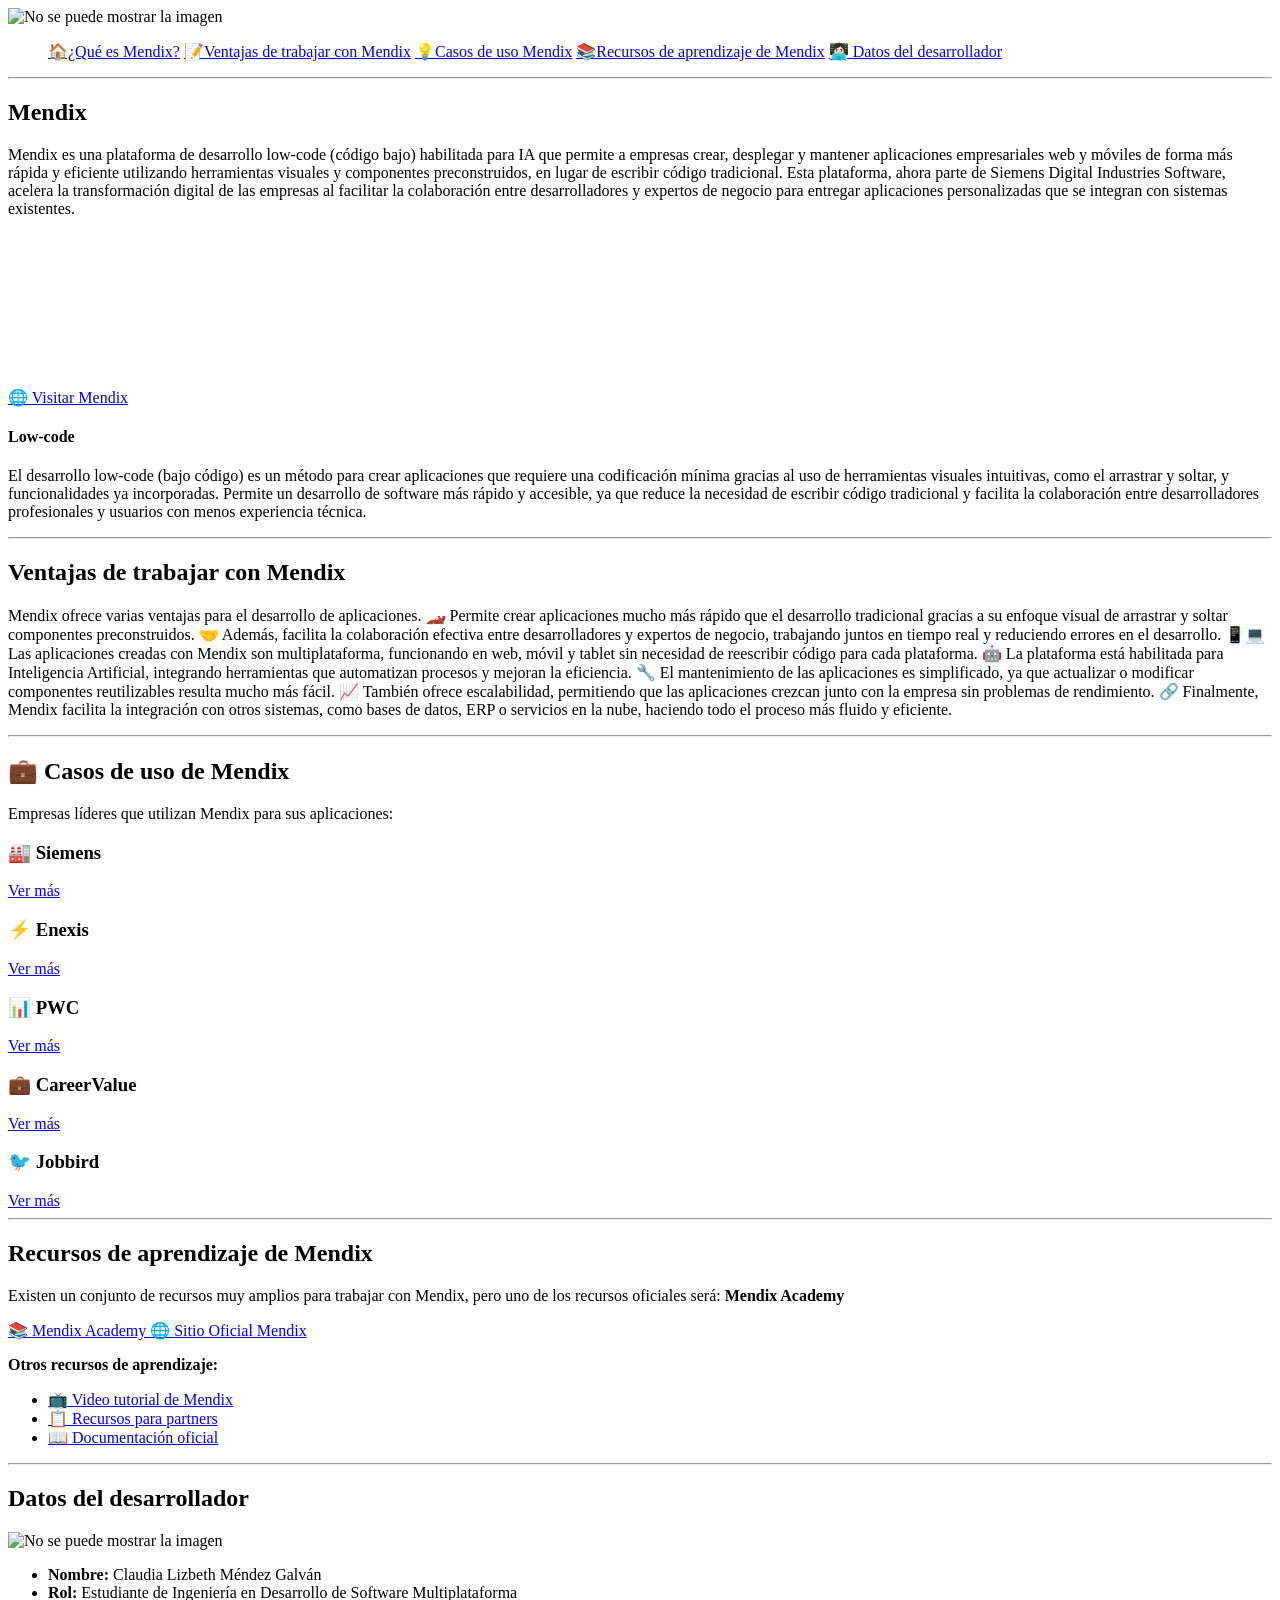
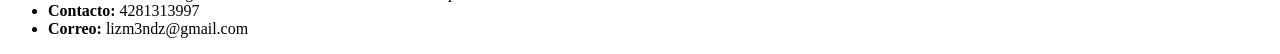
==== index.html @ 11ee13e7 "Create index.html" ====
<!DOCTYPE html>
<html lang="en">
<head>   <!--Aquí se coloca información sobre la página-->
    <meta charset="UTF-8">
    <meta name="viewport" content="width=device-width, initial-scale=1.0">  
    <title>Página sobre Mendix</title>
    <!--Se integra la hoja de estilo css-->
    <link rel="stylesheet" href="styles.css">

</head>

<body> <!--Aqui va el contenido visible de la página-->
     <!--Encabezado--> 
    <header>
      <div id="logo"> <!-- div: se usa para agrupar contenido en bloques-->
      <img id="mendixIm" src="img/img.png" alt="No se puede mostrar la imagen">
      </div>
    
      <!--Menú -->
   
<nav>  <!--Indica que lo que esta adentro del codigo es el menú-->
   <ul> 
    <!--Se utiliza el simbolo de # para hacer vinculos de un id en el mismo documento-->

   <a href="#" onclick="mostrarSeccion('mendix')"> 🏠¿Qué es Mendix?</a>
   <a href="#" onclick="mostrarSeccion('ventajas')">📝Ventajas de trabajar con Mendix</a>
   <a href="#" onclick="mostrarSeccion('casos')">💡Casos de uso Mendix</a>
   <a href="#" onclick="mostrarSeccion('recursos')">📚Recursos de aprendizaje de Mendix</a>
   <a href="#" onclick="mostrarSeccion('desarrollador')">👩🏻‍💻 Datos del desarrollador</a>

   </ul>  
</nav>

</header>

  <main>
   <!--Secciones-->
   <section id="mendix" class="active">
   <hr>  <!-- Separador con linea horizontal-->
    <h1 id="mendix">Mendix</h1>
    <p>
        Mendix es una plataforma de desarrollo low-code (código bajo) habilitada para IA 
        que permite a empresas crear, desplegar y mantener aplicaciones empresariales web 
        y móviles de forma más rápida y eficiente utilizando herramientas visuales y componentes 
        preconstruidos, en lugar de escribir código tradicional. Esta plataforma, ahora parte de 
        Siemens Digital Industries Software, acelera la transformación digital de las empresas al 
        facilitar la colaboración entre desarrolladores y expertos de negocio para entregar 
        aplicaciones personalizadas que se integran con sistemas existentes. 
    </p>

     <div class="video-container">
    <iframe 
        src="https://www.youtube.com/embed/t5X-H_QjX60" 
        title="Mendix Tutorial" 
        frameborder="0" 
        allow="accelerometer; autoplay; clipboard-write; encrypted-media; gyroscope; picture-in-picture" 
        allowfullscreen>
    </iframe>
</div>
     



     <div class="btn-container">
    <a href="https://www.mendix.com/" class="btn" target="_blank">🌐 Visitar Mendix</a>
    </div>

    <h4>Low-code</h4>
    <p>
      El desarrollo low-code (bajo código) es un método para crear aplicaciones que requiere una 
      codificación mínima gracias al uso de herramientas visuales intuitivas, como el arrastrar y 
      soltar, y funcionalidades ya incorporadas. Permite un desarrollo de software más rápido y 
      accesible, ya que reduce la necesidad de escribir código tradicional y facilita la colaboración 
      entre desarrolladores profesionales y usuarios con menos experiencia técnica.   
    </p>
    </section>
    
    <section id="ventajas">
    <hr>
    <h1 id="ventajas">Ventajas de trabajar con Mendix </h1>
    <p>
    Mendix ofrece varias ventajas para el desarrollo de aplicaciones. 
    🏎️ Permite crear aplicaciones mucho más rápido que el desarrollo tradicional gracias a su enfoque visual de arrastrar y soltar componentes preconstruidos. 
    🤝 Además, facilita la colaboración efectiva entre desarrolladores y expertos de negocio, trabajando juntos en tiempo real y reduciendo errores en el desarrollo.
     📱💻 Las aplicaciones creadas con Mendix son multiplataforma, funcionando en web, móvil y tablet sin necesidad de reescribir código para cada plataforma. 
     🤖 La plataforma está habilitada para Inteligencia Artificial, integrando herramientas que automatizan procesos y mejoran la eficiencia. 
     🔧 El mantenimiento de las aplicaciones es simplificado, ya que actualizar o modificar componentes reutilizables resulta mucho más fácil. 
     📈 También ofrece escalabilidad, permitiendo que las aplicaciones crezcan junto con la empresa sin problemas de rendimiento. 
     🔗 Finalmente, Mendix facilita la integración con otros sistemas, como bases de datos, ERP o servicios en la nube, 
     haciendo todo el proceso más fluido y eficiente.
    </p>
    <hr>
    </section>

     
    <section id="casos">
            <h1>💼 Casos de uso de Mendix</h1>
            <p>Empresas líderes que utilizan Mendix para sus aplicaciones:</p>
            
            <div class="casos-grid">
                <div class="caso-card">
                    <h3>🏭 Siemens</h3>
                    <a href="https://www.siemens.com/global/en.html" target="_blank" class="btn">Ver más</a>
                </div>
                <div class="caso-card">
                    <h3>⚡ Enexis</h3>
                    <a href="https://www.enexisgroep.com/" target="_blank" class="btn">Ver más</a>
                </div>
                <div class="caso-card">
                    <h3>📊 PWC</h3>
                    <a href="https://www.pwc.com/gx/en.html" target="_blank" class="btn">Ver más</a>
                </div>
                <div class="caso-card">
                    <h3>💼 CareerValue</h3>
                    <a href="https://www.careervalue.nl/" target="_blank" class="btn">Ver más</a>
                </div>
                <div class="caso-card">
                    <h3>🐦 Jobbird</h3>
                    <a href="https://www.jobbird.com/nl" target="_blank" class="btn">Ver más</a>
                </div>
            </div>
        </section>

    
       
<section id="recursos">
    <hr>
    <h1 id="Recursos">Recursos de aprendizaje de Mendix</h1>
    <p>
        Existen un conjunto de recursos muy amplios para trabajar con Mendix, pero
        uno de los recursos oficiales será: <strong>Mendix Academy</strong>
    </p>

    <div class="recursos-principales">
        <a href="https://academy.mendix.com/link/home" target="_blank" rel="noopener noreferrer" class="btn-recurso">
            📚 Mendix Academy
        </a>
        <a href="https://www.mendix.com/" target="_blank" rel="noopener noreferrer" class="btn-recurso">
            🌐 Sitio Oficial Mendix
        </a>
    </div>

    <p><strong>Otros recursos de aprendizaje:</strong></p>
    <ul class="lista-recursos">
        <li>
            <a href="https://youtu.be/t5X-H_QjX60?si=xj1aliwi11ZMDwch" target="_blank" rel="noopener noreferrer">
                📺 Video tutorial de Mendix
            </a>
        </li>
        <li>
            <a href="https://www.mendix.com/partners/resources/" target="_blank" rel="noopener noreferrer">
                📋 Recursos para partners
            </a>
        </li>
        <li>
            <a href="https://docs.mendix.com/" target="_blank" rel="noopener noreferrer">
                📖 Documentación oficial
            </a>
        </li>
    </ul>
</section>

     <!--Tarea-->

      <section id="desarrollador">
        <hr>
      <h1 id="desarrolladorD"> Datos del desarrollador</h1>
         <img src="img/userM.jpg" alt="No se puede mostrar la imagen" id="foto-desarrollador">
        <!--lista de datos personales-->
        
        <ul id="datosD">  <!--Contenedor para agrupar varios elementos-->
          <!--"li" es un item-->
          <li><strong>Nombre: </strong>Claudia Lizbeth Méndez Galván</li>
          <li><strong>Rol: </strong>Estudiante de Ingeniería en Desarrollo de Software Multiplataforma</li>
          <li><strong>Contacto: </strong>4281313997</li>
          <li><strong>Correo: </strong>lizm3ndz@gmail.com</li>
      
        </ul>
  </main>


  <script>
        function mostrarSeccion(id){

            document.querySelectorAll("section").forEach(sec => sec.classList.remove("active"));

            document.getElementById(id).classList.add("active");

        }
    </script>

     

</body>
</html>
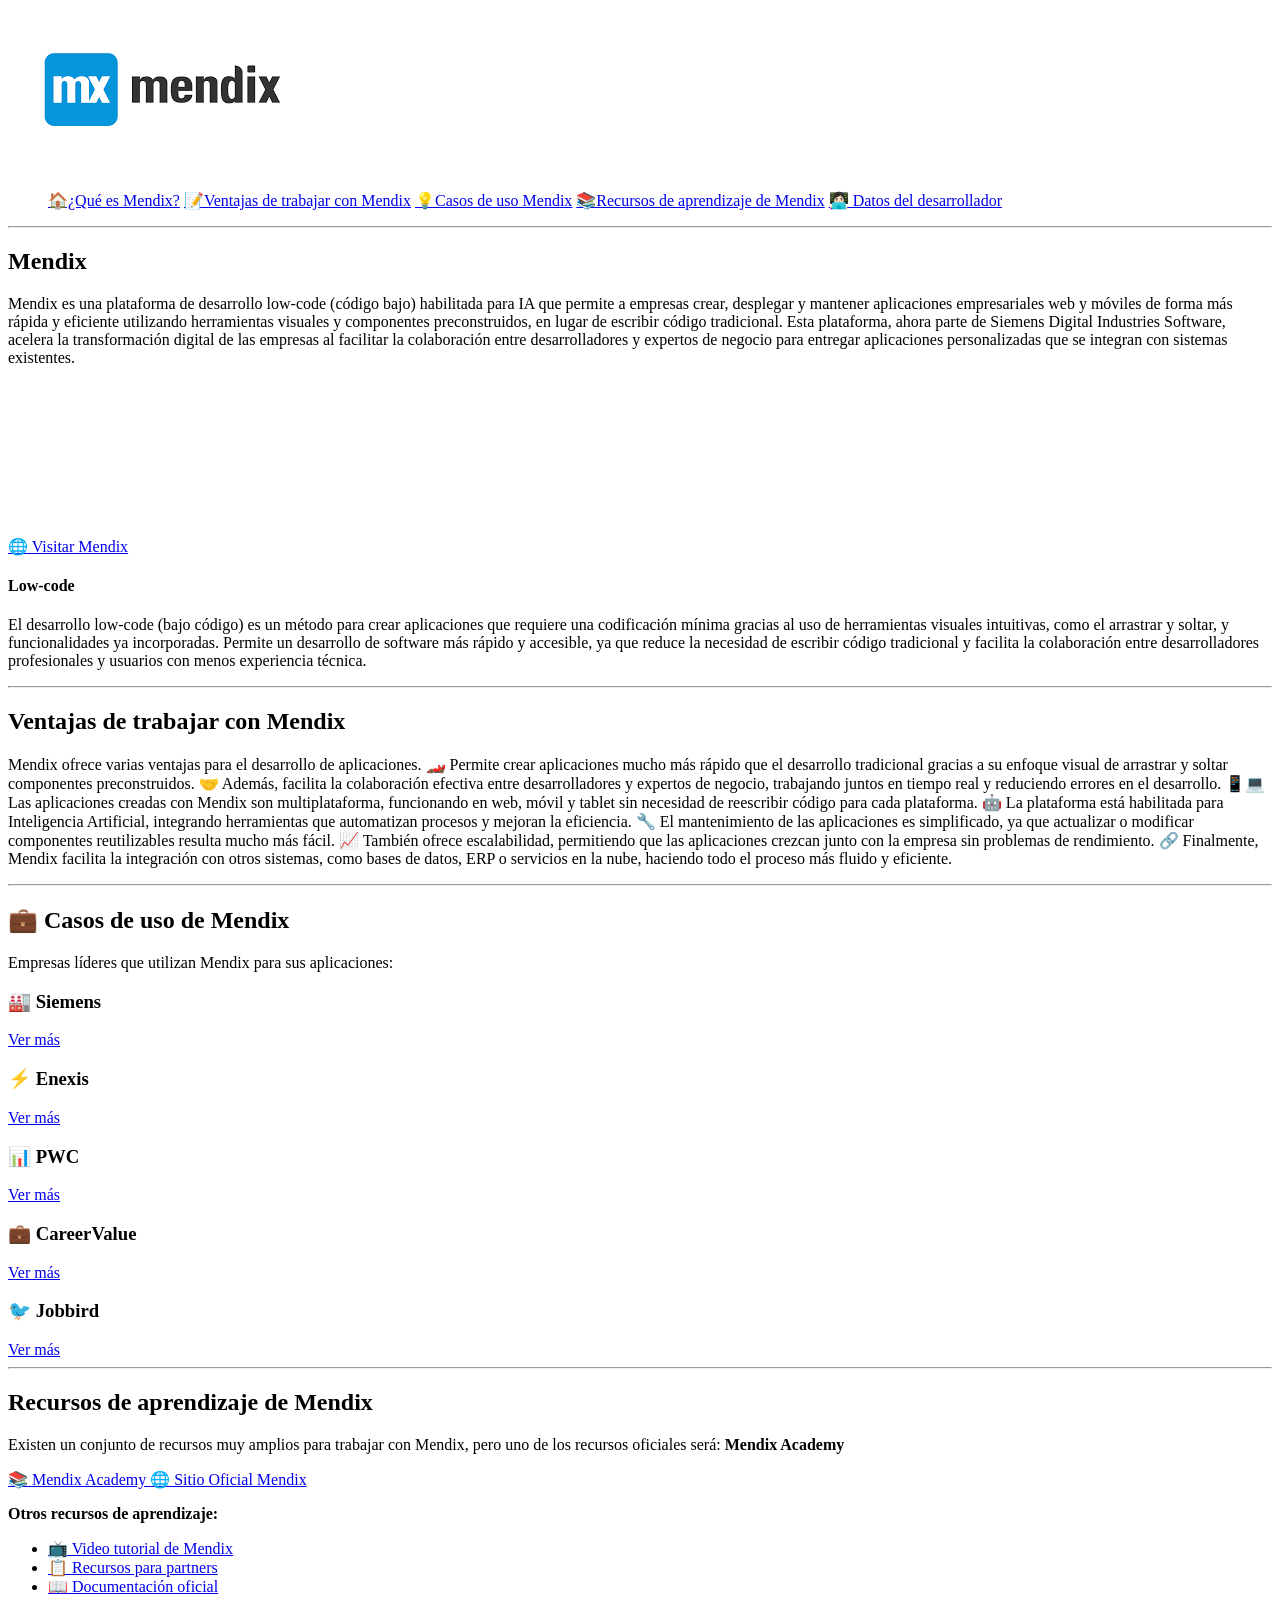
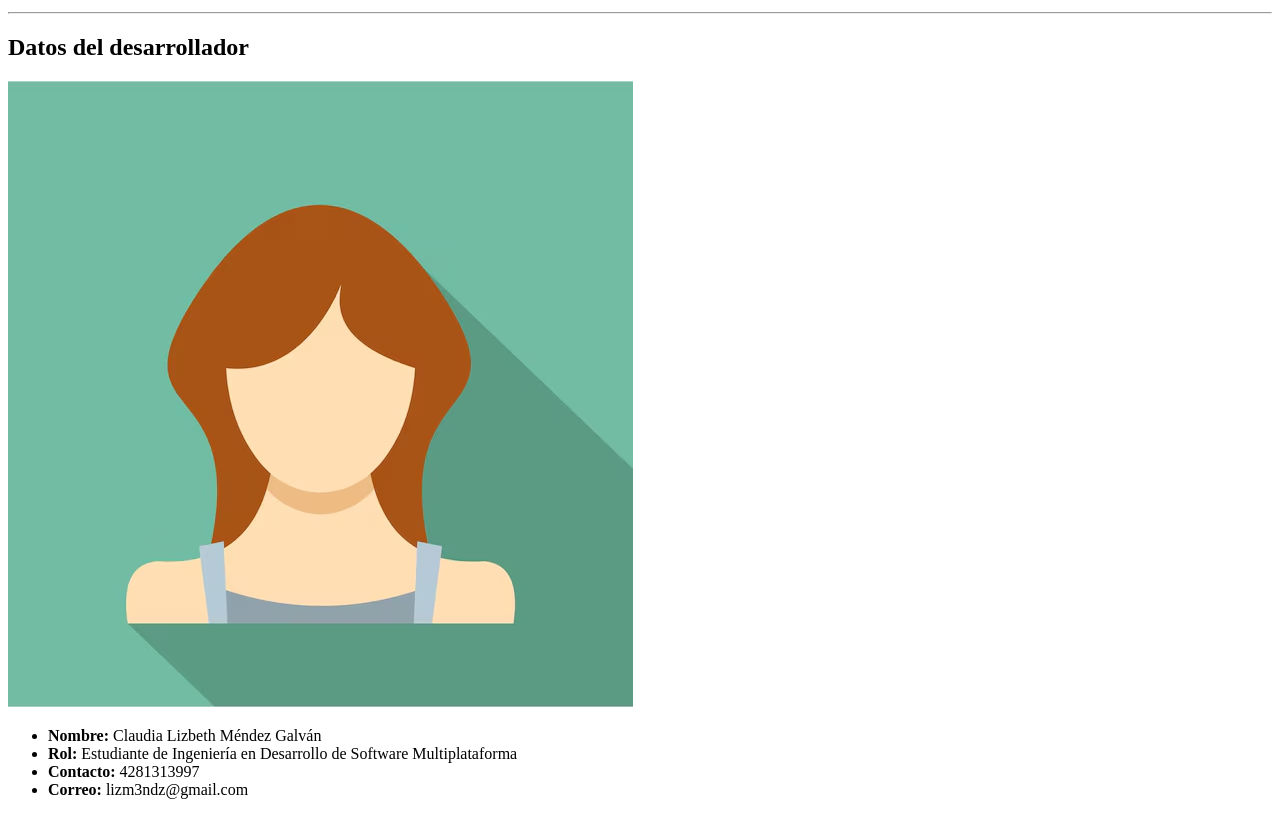
==== commit 365312cc: "Update index.html" ====
--- a/index.html
+++ b/index.html
@@ -13,7 +13,7 @@
      <!--Encabezado--> 
     <header>
       <div id="logo"> <!-- div: se usa para agrupar contenido en bloques-->
-      <img id="mendixIm" src="img/img.png" alt="No se puede mostrar la imagen">
+      <img id="mendixIm" src="img.png" alt="No se puede mostrar la imagen">
       </div>
     
       <!--Menú -->
@@ -165,7 +165,7 @@
       <section id="desarrollador">
         <hr>
       <h1 id="desarrolladorD"> Datos del desarrollador</h1>
-         <img src="img/userM.jpg" alt="No se puede mostrar la imagen" id="foto-desarrollador">
+         <img src="userM.jpg" alt="No se puede mostrar la imagen" id="foto-desarrollador">
         <!--lista de datos personales-->
         
         <ul id="datosD">  <!--Contenedor para agrupar varios elementos-->
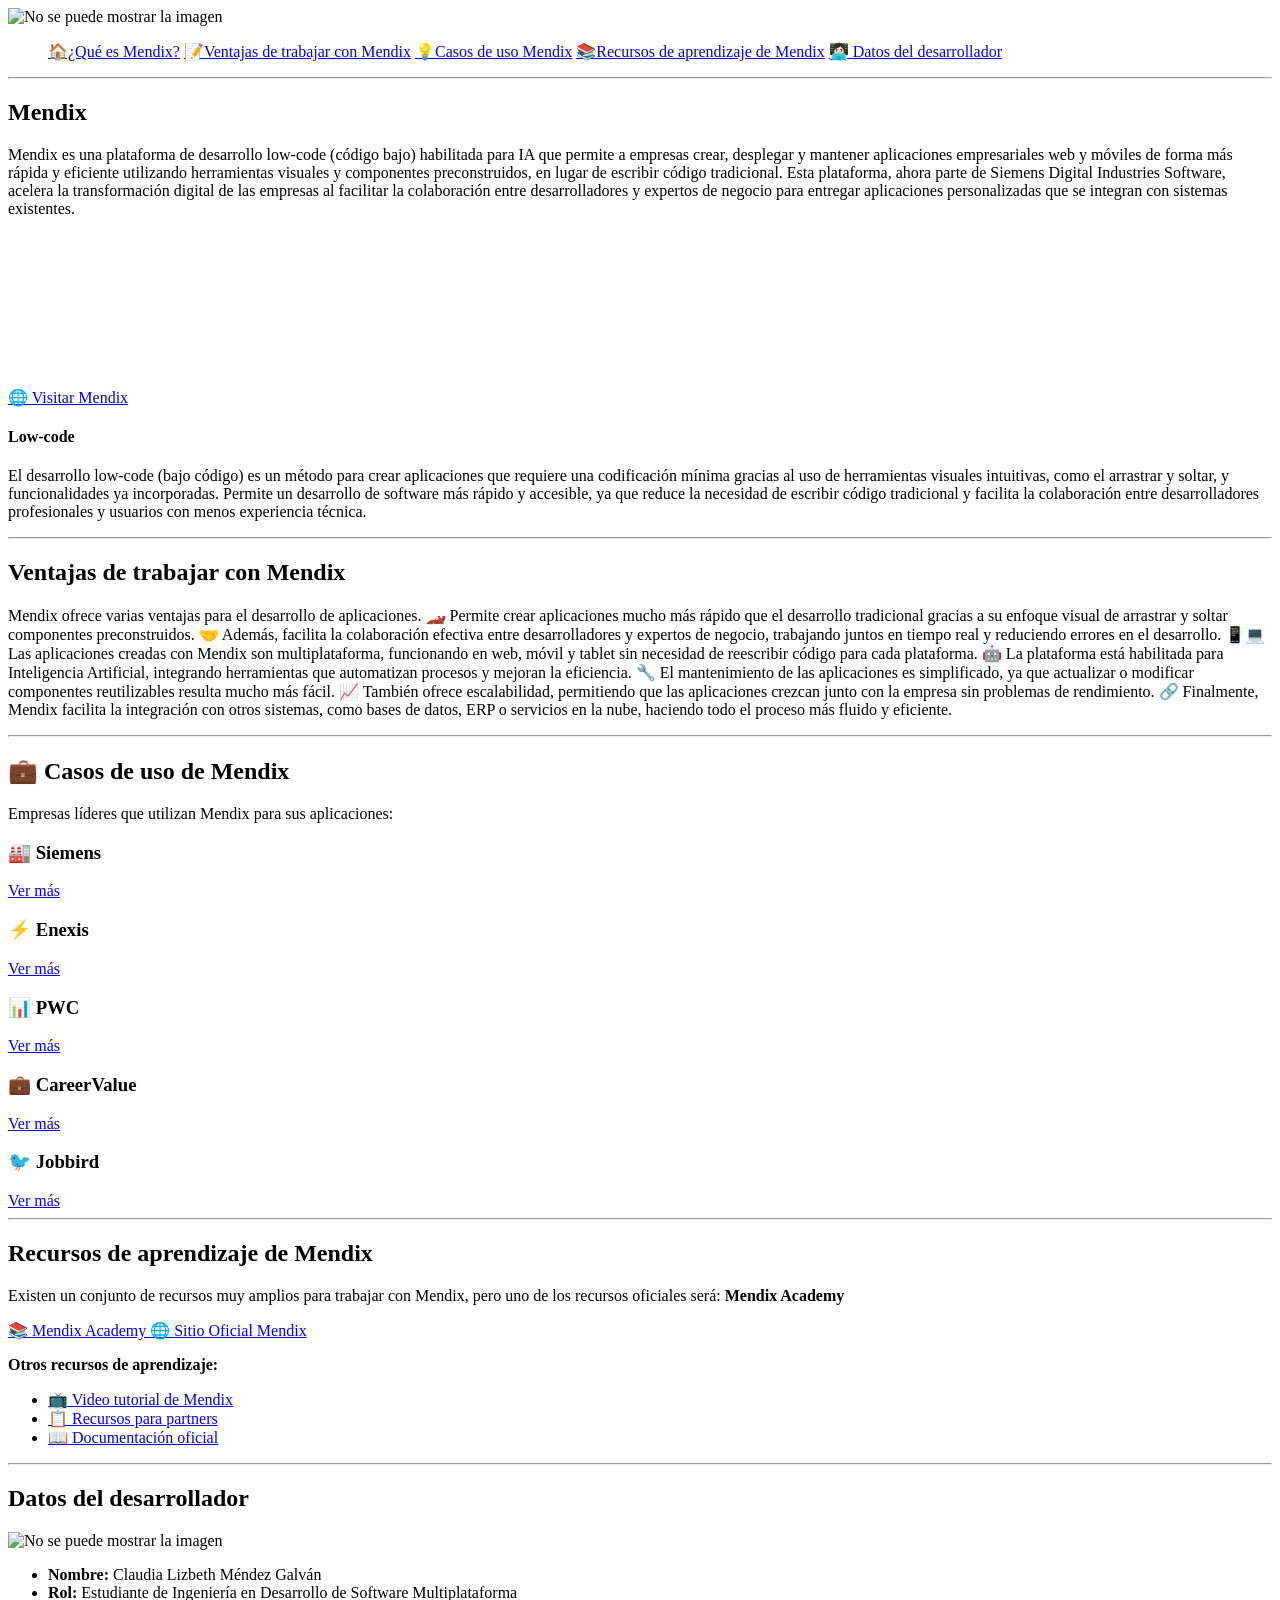
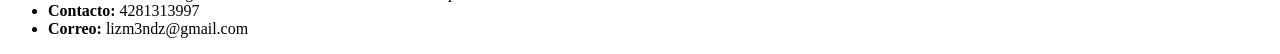
==== commit 6560f890: "Update index.html" ====
--- a/index.html
+++ b/index.html
@@ -13,7 +13,7 @@
      <!--Encabezado--> 
     <header>
       <div id="logo"> <!-- div: se usa para agrupar contenido en bloques-->
-      <img id="mendixIm" src="img.png" alt="No se puede mostrar la imagen">
+      <img id="mendixIm" src="img/img.png" alt="No se puede mostrar la imagen">
       </div>
     
       <!--Menú -->
@@ -165,7 +165,7 @@
       <section id="desarrollador">
         <hr>
       <h1 id="desarrolladorD"> Datos del desarrollador</h1>
-         <img src="userM.jpg" alt="No se puede mostrar la imagen" id="foto-desarrollador">
+         <img src="img/userM.jpg" alt="No se puede mostrar la imagen" id="foto-desarrollador">
         <!--lista de datos personales-->
         
         <ul id="datosD">  <!--Contenedor para agrupar varios elementos-->
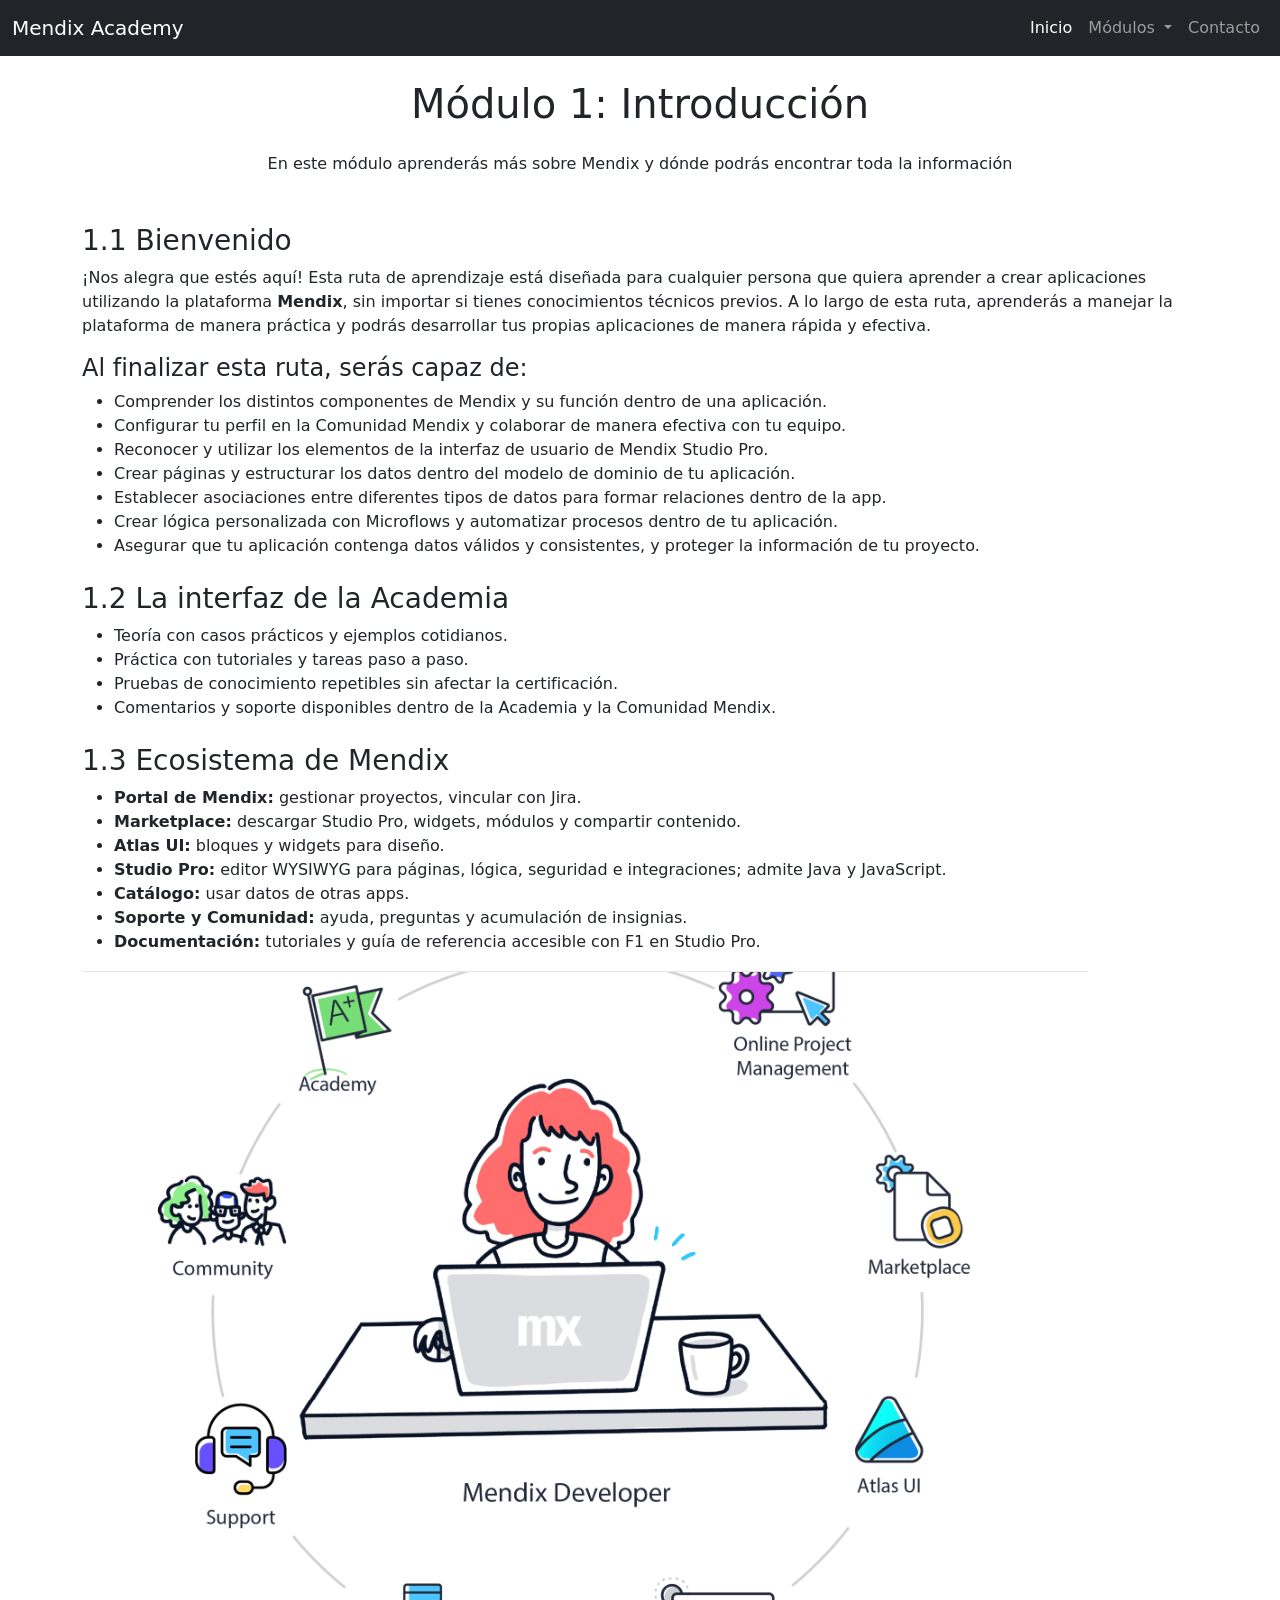
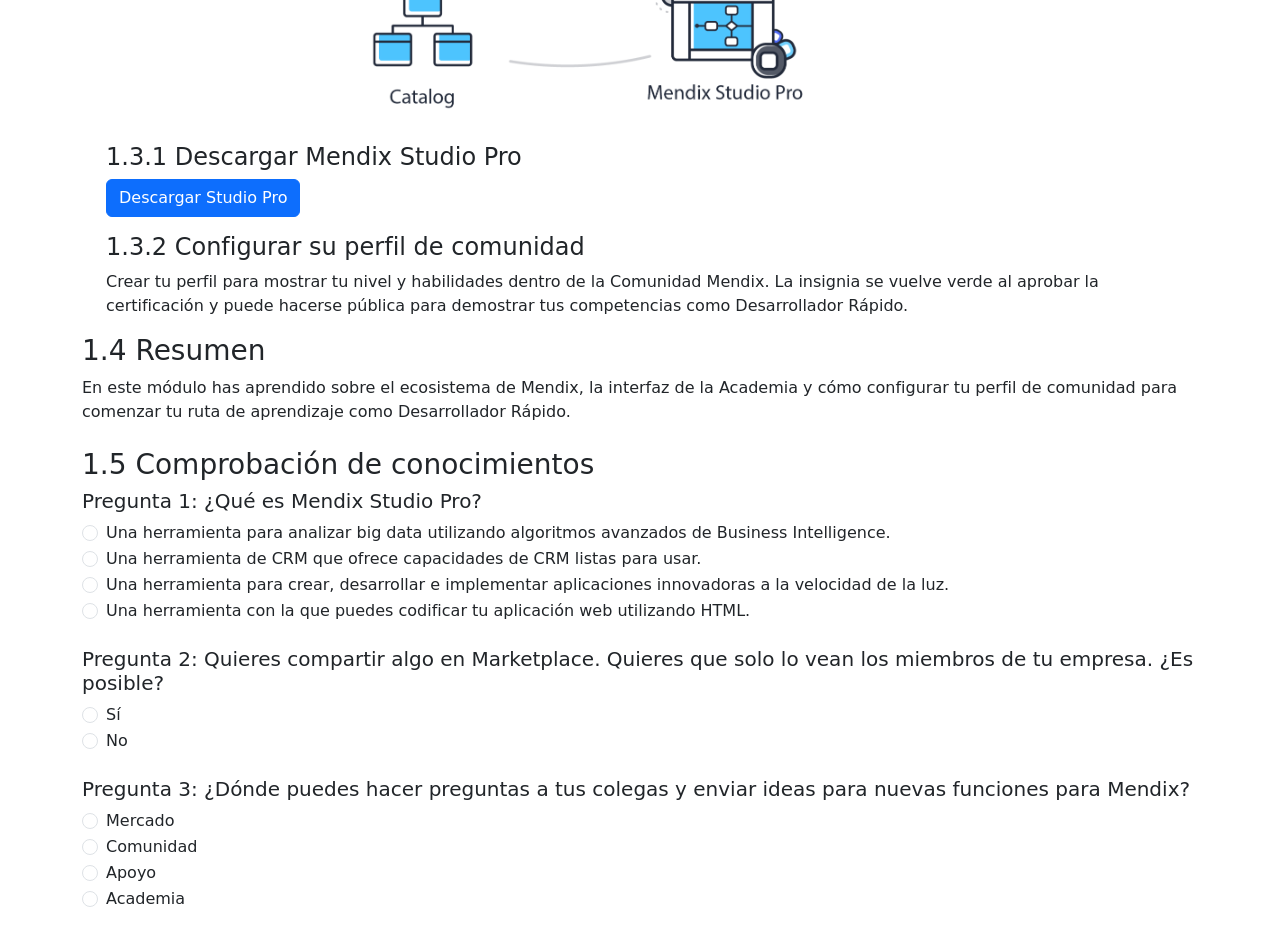
==== commit c7c36332: "Add files via upload" ====
--- a/index.html
+++ b/index.html
@@ -1,195 +1,942 @@
-<!DOCTYPE html>
-<html lang="en">
-<head>   <!--Aquí se coloca información sobre la página-->
-    <meta charset="UTF-8">
-    <meta name="viewport" content="width=device-width, initial-scale=1.0">  
-    <title>Página sobre Mendix</title>
-    <!--Se integra la hoja de estilo css-->
-    <link rel="stylesheet" href="styles.css">
-
-</head>
-
-<body> <!--Aqui va el contenido visible de la página-->
-     <!--Encabezado--> 
-    <header>
-      <div id="logo"> <!-- div: se usa para agrupar contenido en bloques-->
-      <img id="mendixIm" src="img/img.png" alt="No se puede mostrar la imagen">
-      </div>
-    
-      <!--Menú -->
-   
-<nav>  <!--Indica que lo que esta adentro del codigo es el menú-->
-   <ul> 
-    <!--Se utiliza el simbolo de # para hacer vinculos de un id en el mismo documento-->
-
-   <a href="#" onclick="mostrarSeccion('mendix')"> 🏠¿Qué es Mendix?</a>
-   <a href="#" onclick="mostrarSeccion('ventajas')">📝Ventajas de trabajar con Mendix</a>
-   <a href="#" onclick="mostrarSeccion('casos')">💡Casos de uso Mendix</a>
-   <a href="#" onclick="mostrarSeccion('recursos')">📚Recursos de aprendizaje de Mendix</a>
-   <a href="#" onclick="mostrarSeccion('desarrollador')">👩🏻‍💻 Datos del desarrollador</a>
-
-   </ul>  
-</nav>
-
-</header>
-
-  <main>
-   <!--Secciones-->
-   <section id="mendix" class="active">
-   <hr>  <!-- Separador con linea horizontal-->
-    <h1 id="mendix">Mendix</h1>
-    <p>
-        Mendix es una plataforma de desarrollo low-code (código bajo) habilitada para IA 
-        que permite a empresas crear, desplegar y mantener aplicaciones empresariales web 
-        y móviles de forma más rápida y eficiente utilizando herramientas visuales y componentes 
-        preconstruidos, en lugar de escribir código tradicional. Esta plataforma, ahora parte de 
-        Siemens Digital Industries Software, acelera la transformación digital de las empresas al 
-        facilitar la colaboración entre desarrolladores y expertos de negocio para entregar 
-        aplicaciones personalizadas que se integran con sistemas existentes. 
-    </p>
-
-     <div class="video-container">
-    <iframe 
-        src="https://www.youtube.com/embed/t5X-H_QjX60" 
-        title="Mendix Tutorial" 
-        frameborder="0" 
-        allow="accelerometer; autoplay; clipboard-write; encrypted-media; gyroscope; picture-in-picture" 
-        allowfullscreen>
-    </iframe>
-</div>
-     
-
-
-
-     <div class="btn-container">
-    <a href="https://www.mendix.com/" class="btn" target="_blank">🌐 Visitar Mendix</a>
-    </div>
-
-    <h4>Low-code</h4>
-    <p>
-      El desarrollo low-code (bajo código) es un método para crear aplicaciones que requiere una 
-      codificación mínima gracias al uso de herramientas visuales intuitivas, como el arrastrar y 
-      soltar, y funcionalidades ya incorporadas. Permite un desarrollo de software más rápido y 
-      accesible, ya que reduce la necesidad de escribir código tradicional y facilita la colaboración 
-      entre desarrolladores profesionales y usuarios con menos experiencia técnica.   
-    </p>
-    </section>
-    
-    <section id="ventajas">
-    <hr>
-    <h1 id="ventajas">Ventajas de trabajar con Mendix </h1>
-    <p>
-    Mendix ofrece varias ventajas para el desarrollo de aplicaciones. 
-    🏎️ Permite crear aplicaciones mucho más rápido que el desarrollo tradicional gracias a su enfoque visual de arrastrar y soltar componentes preconstruidos. 
-    🤝 Además, facilita la colaboración efectiva entre desarrolladores y expertos de negocio, trabajando juntos en tiempo real y reduciendo errores en el desarrollo.
-     📱💻 Las aplicaciones creadas con Mendix son multiplataforma, funcionando en web, móvil y tablet sin necesidad de reescribir código para cada plataforma. 
-     🤖 La plataforma está habilitada para Inteligencia Artificial, integrando herramientas que automatizan procesos y mejoran la eficiencia. 
-     🔧 El mantenimiento de las aplicaciones es simplificado, ya que actualizar o modificar componentes reutilizables resulta mucho más fácil. 
-     📈 También ofrece escalabilidad, permitiendo que las aplicaciones crezcan junto con la empresa sin problemas de rendimiento. 
-     🔗 Finalmente, Mendix facilita la integración con otros sistemas, como bases de datos, ERP o servicios en la nube, 
-     haciendo todo el proceso más fluido y eficiente.
-    </p>
-    <hr>
-    </section>
-
-     
-    <section id="casos">
-            <h1>💼 Casos de uso de Mendix</h1>
-            <p>Empresas líderes que utilizan Mendix para sus aplicaciones:</p>
-            
-            <div class="casos-grid">
-                <div class="caso-card">
-                    <h3>🏭 Siemens</h3>
-                    <a href="https://www.siemens.com/global/en.html" target="_blank" class="btn">Ver más</a>
-                </div>
-                <div class="caso-card">
-                    <h3>⚡ Enexis</h3>
-                    <a href="https://www.enexisgroep.com/" target="_blank" class="btn">Ver más</a>
-                </div>
-                <div class="caso-card">
-                    <h3>📊 PWC</h3>
-                    <a href="https://www.pwc.com/gx/en.html" target="_blank" class="btn">Ver más</a>
-                </div>
-                <div class="caso-card">
-                    <h3>💼 CareerValue</h3>
-                    <a href="https://www.careervalue.nl/" target="_blank" class="btn">Ver más</a>
-                </div>
-                <div class="caso-card">
-                    <h3>🐦 Jobbird</h3>
-                    <a href="https://www.jobbird.com/nl" target="_blank" class="btn">Ver más</a>
-                </div>
-            </div>
-        </section>
-
-    
-       
-<section id="recursos">
-    <hr>
-    <h1 id="Recursos">Recursos de aprendizaje de Mendix</h1>
-    <p>
-        Existen un conjunto de recursos muy amplios para trabajar con Mendix, pero
-        uno de los recursos oficiales será: <strong>Mendix Academy</strong>
-    </p>
-
-    <div class="recursos-principales">
-        <a href="https://academy.mendix.com/link/home" target="_blank" rel="noopener noreferrer" class="btn-recurso">
-            📚 Mendix Academy
-        </a>
-        <a href="https://www.mendix.com/" target="_blank" rel="noopener noreferrer" class="btn-recurso">
-            🌐 Sitio Oficial Mendix
-        </a>
-    </div>
-
-    <p><strong>Otros recursos de aprendizaje:</strong></p>
-    <ul class="lista-recursos">
-        <li>
-            <a href="https://youtu.be/t5X-H_QjX60?si=xj1aliwi11ZMDwch" target="_blank" rel="noopener noreferrer">
-                📺 Video tutorial de Mendix
-            </a>
-        </li>
-        <li>
-            <a href="https://www.mendix.com/partners/resources/" target="_blank" rel="noopener noreferrer">
-                📋 Recursos para partners
-            </a>
-        </li>
-        <li>
-            <a href="https://docs.mendix.com/" target="_blank" rel="noopener noreferrer">
-                📖 Documentación oficial
-            </a>
-        </li>
-    </ul>
-</section>
-
-     <!--Tarea-->
-
-      <section id="desarrollador">
-        <hr>
-      <h1 id="desarrolladorD"> Datos del desarrollador</h1>
-         <img src="img/userM.jpg" alt="No se puede mostrar la imagen" id="foto-desarrollador">
-        <!--lista de datos personales-->
-        
-        <ul id="datosD">  <!--Contenedor para agrupar varios elementos-->
-          <!--"li" es un item-->
-          <li><strong>Nombre: </strong>Claudia Lizbeth Méndez Galván</li>
-          <li><strong>Rol: </strong>Estudiante de Ingeniería en Desarrollo de Software Multiplataforma</li>
-          <li><strong>Contacto: </strong>4281313997</li>
-          <li><strong>Correo: </strong>lizm3ndz@gmail.com</li>
-      
-        </ul>
-  </main>
-
-
-  <script>
-        function mostrarSeccion(id){
-
-            document.querySelectorAll("section").forEach(sec => sec.classList.remove("active"));
-
-            document.getElementById(id).classList.add("active");
-
-        }
-    </script>
-
-     
-
-</body>
-</html>
+<!doctype html>
+<html lang="es">
+  <head>
+    <meta charset="utf-8">
+    <meta name="viewport" content="width=device-width, initial-scale=1">
+    <title>Módulo 1, 2 y 3 - Become a Rapid Developer</title>
+    <!-- Bootstrap CSS -->
+    <link href="https://cdn.jsdelivr.net/npm/bootstrap@5.3.3/dist/css/bootstrap.min.css" rel="stylesheet">
+    <style>
+      .module-content {
+        display: none;
+      }
+      .module-content.active {
+        display: block;
+      }
+    </style>
+  </head>
+  <body>
+    <!-- Barra de navegación -->
+    <nav class="navbar navbar-expand-lg navbar-dark bg-dark">
+      <div class="container-fluid">
+        <a class="navbar-brand" href="#">Mendix Academy</a>
+        <button class="navbar-toggler" type="button" data-bs-toggle="collapse" data-bs-target="#navbarNav" aria-controls="navbarNav" aria-expanded="false" aria-label="Toggle navigation">
+          <span class="navbar-toggler-icon"></span>
+        </button>
+        <div class="collapse navbar-collapse" id="navbarNav">
+          <ul class="navbar-nav ms-auto">
+            <li class="nav-item">
+              <a class="nav-link active" aria-current="page" href="#">Inicio</a>
+            </li>
+            <li class="nav-item dropdown">
+              <a class="nav-link dropdown-toggle" href="#" role="button" data-bs-toggle="dropdown" aria-expanded="false">
+                Módulos
+              </a>
+              <ul class="dropdown-menu">
+                <li><a class="dropdown-item" href="#" onclick="showModule('modulo1')">1. Introducción</a></li>
+                <li><a class="dropdown-item" href="#" onclick="showModule('modulo2')">2. Colabora con tu equipo</a></li>
+                <li><a class="dropdown-item" href="#" onclick="showModule('modulo3')">3. Comience a crear su aplicación</a></li>
+                <li><a class="dropdown-item" href="#" onclick="showModule('modulo4')">4. Agrega datos a tu aplicación</a></li>
+                <li><a class="dropdown-item" href="#" onclick="showModule('modulo5')">5. Datos asociados</a></li>
+                <li><a class="dropdown-item" href="#" onclick="showModule('modulo6')">6. Agregue lógica personalizada a su aplicación</a></li>
+                <li><a class="dropdown-item" href="#" onclick="showModule('modulo7')">7. Automatización de procesos dentro de una aplicación</a></li>
+                <li><a class="dropdown-item" href="#" onclick="showModule('modulo8')">8. Garantizar que sus datos sean válidos y coherentes</a></li>
+                <li><a class="dropdown-item" href="#" onclick="showModule('modulo9')">9. Proteger su aplicación</a></li>
+                <li><a class="dropdown-item" href="#" onclick="showModule('modulo10')">10. Conclusión</a></li>
+              </ul>
+            </li>
+            <li class="nav-item">
+              <a class="nav-link" href="#">Contacto</a>
+            </li>
+          </ul>
+        </div>
+      </div>
+    </nav>
+
+    <!-- Contenido principal -->
+    <div class="container mt-4">
+      <!-- MÓDULO 1 -->
+      <div id="modulo1" class="module-content active">
+        <h1 class="text-center mb-4">Módulo 1: Introducción</h1>
+        <p class="text-center mb-5">En este módulo aprenderás más sobre Mendix y dónde podrás encontrar toda la información</p>
+        
+        <!-- 1.1 Bienvenida -->
+        <div class="mb-4">
+          <h3>1.1 Bienvenido</h3>
+          <p>¡Nos alegra que estés aquí! Esta ruta de aprendizaje está diseñada para cualquier persona que quiera aprender a crear aplicaciones utilizando la plataforma <strong>Mendix</strong>, sin importar si tienes conocimientos técnicos previos. A lo largo de esta ruta, aprenderás a manejar la plataforma de manera práctica y podrás desarrollar tus propias aplicaciones de manera rápida y efectiva.</p>
+          
+          <h4>Al finalizar esta ruta, serás capaz de:</h4>
+          <ul>
+            <li>Comprender los distintos componentes de Mendix y su función dentro de una aplicación.</li>
+            <li>Configurar tu perfil en la Comunidad Mendix y colaborar de manera efectiva con tu equipo.</li>
+            <li>Reconocer y utilizar los elementos de la interfaz de usuario de Mendix Studio Pro.</li>
+            <li>Crear páginas y estructurar los datos dentro del modelo de dominio de tu aplicación.</li>
+            <li>Establecer asociaciones entre diferentes tipos de datos para formar relaciones dentro de la app.</li>
+            <li>Crear lógica personalizada con Microflows y automatizar procesos dentro de tu aplicación.</li>
+            <li>Asegurar que tu aplicación contenga datos válidos y consistentes, y proteger la información de tu proyecto.</li>
+          </ul>
+        </div>
+
+        <!-- 1.2 La interfaz de la Academia -->
+        <div class="mb-4">
+          <h3>1.2 La interfaz de la Academia</h3>
+          <ul>
+            <li>Teoría con casos prácticos y ejemplos cotidianos.</li>
+            <li>Práctica con tutoriales y tareas paso a paso.</li>
+            <li>Pruebas de conocimiento repetibles sin afectar la certificación.</li>
+            <li>Comentarios y soporte disponibles dentro de la Academia y la Comunidad Mendix.</li>
+          </ul>
+        </div>
+
+        <!-- 1.3 Ecosistema de Mendix -->
+        <div class="mb-4">
+          <h3>1.3 Ecosistema de Mendix</h3>
+          <ul>
+            <li><strong>Portal de Mendix:</strong> gestionar proyectos, vincular con Jira.</li>
+            <li><strong>Marketplace:</strong> descargar Studio Pro, widgets, módulos y compartir contenido.</li>
+            <li><strong>Atlas UI:</strong> bloques y widgets para diseño.</li>
+            <li><strong>Studio Pro:</strong> editor WYSIWYG para páginas, lógica, seguridad e integraciones; admite Java y JavaScript.</li>
+            <li><strong>Catálogo:</strong> usar datos de otras apps.</li>
+            <li><strong>Soporte y Comunidad:</strong> ayuda, preguntas y acumulación de insignias.</li>
+            <li><strong>Documentación:</strong> tutoriales y guía de referencia accesible con F1 en Studio Pro.</li>
+          </ul>
+          <img src="img/image.png" alt="No disponible">
+
+          </div>
+          
+          <!-- 1.3.1 Descargar Mendix Studio Pro -->
+          <div class="ms-4 mb-3">
+            <h4>1.3.1 Descargar Mendix Studio Pro</h4>
+            <a href="https://marketplace.mendix.com/" target="_blank" class="btn btn-primary">Descargar Studio Pro</a>
+          </div>
+          
+          <!-- 1.3.2 Configurar su perfil de comunidad -->
+          <div class="ms-4 mb-3">
+            <h4>1.3.2 Configurar su perfil de comunidad</h4>
+            <p>Crear tu perfil para mostrar tu nivel y habilidades dentro de la Comunidad Mendix. La insignia se vuelve verde al aprobar la certificación y puede hacerse pública para demostrar tus competencias como Desarrollador Rápido.</p>
+          </div>
+        </div>
+
+        <!-- 1.4 Resumen -->
+        <div class="mb-4">
+          <h3>1.4 Resumen</h3>
+          <p>En este módulo has aprendido sobre el ecosistema de Mendix, la interfaz de la Academia y cómo configurar tu perfil de comunidad para comenzar tu ruta de aprendizaje como Desarrollador Rápido.</p>
+        </div>
+
+        <!-- 1.5 Comprobación de conocimientos -->
+        <div class="mb-4">
+          <h3>1.5 Comprobación de conocimientos</h3>
+          
+          <!-- Pregunta 1 -->
+          <div class="mb-4">
+            <h5>Pregunta 1: ¿Qué es Mendix Studio Pro?</h5>
+            <div class="form-check">
+              <input class="form-check-input" type="radio" name="pregunta1" id="p1opcion1" value="opcion1">
+              <label class="form-check-label" for="p1opcion1">
+                Una herramienta para analizar big data utilizando algoritmos avanzados de Business Intelligence.
+              </label>
+            </div>
+            <div class="form-check">
+              <input class="form-check-input" type="radio" name="pregunta1" id="p1opcion2" value="opcion2">
+              <label class="form-check-label" for="p1opcion2">
+                Una herramienta de CRM que ofrece capacidades de CRM listas para usar.
+              </label>
+            </div>
+            <div class="form-check">
+              <input class="form-check-input" type="radio" name="pregunta1" id="p1opcion3" value="opcion3">
+              <label class="form-check-label" for="p1opcion3">
+                Una herramienta para crear, desarrollar e implementar aplicaciones innovadoras a la velocidad de la luz.
+              </label>
+            </div>
+            <div class="form-check">
+              <input class="form-check-input" type="radio" name="pregunta1" id="p1opcion4" value="opcion4">
+              <label class="form-check-label" for="p1opcion4">
+                Una herramienta con la que puedes codificar tu aplicación web utilizando HTML.
+              </label>
+            </div>
+          </div>
+
+          <!-- Pregunta 2 -->
+          <div class="mb-4">
+            <h5>Pregunta 2: Quieres compartir algo en Marketplace. Quieres que solo lo vean los miembros de tu empresa. ¿Es posible?</h5>
+            <div class="form-check">
+              <input class="form-check-input" type="radio" name="pregunta2" id="p2opcion1" value="si">
+              <label class="form-check-label" for="p2opcion1">
+                Sí
+              </label>
+            </div>
+            <div class="form-check">
+              <input class="form-check-input" type="radio" name="pregunta2" id="p2opcion2" value="no">
+              <label class="form-check-label" for="p2opcion2">
+                No
+              </label>
+            </div>
+          </div>
+
+          <!-- Pregunta 3 -->
+          <div class="mb-4">
+            <h5>Pregunta 3: ¿Dónde puedes hacer preguntas a tus colegas y enviar ideas para nuevas funciones para Mendix?</h5>
+            <div class="form-check">
+              <input class="form-check-input" type="radio" name="pregunta3" id="p3opcion1" value="mercado">
+              <label class="form-check-label" for="p3opcion1">
+                Mercado
+              </label>
+            </div>
+            <div class="form-check">
+              <input class="form-check-input" type="radio" name="pregunta3" id="p3opcion2" value="comunidad">
+              <label class="form-check-label" for="p3opcion2">
+                Comunidad
+              </label>
+            </div>
+            <div class="form-check">
+              <input class="form-check-input" type="radio" name="pregunta3" id="p3opcion3" value="apoyo">
+              <label class="form-check-label" for="p3opcion3">
+                Apoyo
+              </label>
+            </div>
+            <div class="form-check">
+              <input class="form-check-input" type="radio" name="pregunta3" id="p3opcion4" value="academia">
+              <label class="form-check-label" for="p3opcion4">
+                Academia
+              </label>
+            </div>
+          </div>
+        </div>
+      </div>
+
+      <!-- MÓDULO 2 -->
+      <div id="modulo2" class="module-content">
+        <h1 class="text-center mb-4">Módulo 2: Colabora con tu equipo</h1>
+        <p class="text-center mb-5">En este módulo aprenderás a gestionar proyectos y colaborar efectivamente con tu equipo</p>
+
+        <!-- Objetivos de aprendizaje -->
+        <div class="mb-4">
+          <h3>Objetivos de aprendizaje</h3>
+          <p>Al finalizar este módulo, usted podrá:</p>
+          <ul>
+            <li>Describir la gestión del ciclo de vida de las aplicaciones</li>
+            <li>Crear una nueva aplicación</li>
+            <li>Describe la metodología de proyectos Agile y sus beneficios.</li>
+            <li>Define los diferentes roles involucrados en un equipo Scrum</li>
+            <li>Identifique a su equipo de proyecto Mendix e invite a los miembros del equipo a su aplicación</li>
+            <li>Explicar el papel y la importancia de las historias de usuario.</li>
+            <li>Crea un wireframe para tu aplicación</li>
+            <li>Crear y administrar historias de usuario en Epics</li>
+            <li>Iniciar un nuevo sprint</li>
+
+          </ul>
+        </div>
+
+        <!-- 2.1 Gestión del ciclo de vida de las aplicaciones -->
+        <div class="mb-4">
+          <h3>2.1 Gestión del ciclo de vida de las aplicaciones</h3>
+          <p>
+Captura
+El ciclo de vida de la aplicación comienza aquí. 
+Mendix facilita el proceso de ideación ofreciendo diversas funciones de colaboración. 
+Por ejemplo, puedes usar Buzz para generar ideas con tus compañeros de equipo, hacer 
+preguntas, crear una encuesta y tomar decisiones.
+
+Desarrollar
+Luego, el equipo accede a Studio Pro. Mendix ofrece un sistema donde todos los miembros 
+del equipo pueden colaborar entre sí. Sincroniza y controla el proceso de desarrollo de
+la aplicación mediante el Portal de Mendix y Team Server. Con el control de versiones, 
+puedes integrar el trabajo de varios desarrolladores en una sola versión.
+
+Desplegar
+Cuando la aplicación está lista para probarse o lanzarse, Mendix se encarga de la fase de
+implementación con un solo clic. Los usuarios pueden acceder directamente desde su móvil,
+portátil u otros dispositivos.
+
+Iterar/Retroalimentación
+Una vez que acceden a ella, los usuarios pueden proporcionar comentarios directamente desde
+la aplicación. Los desarrolladores pueden ver y gestionar los comentarios en el Portal de 
+Mendix. ¡Esto da inicio a una segunda fase de captura! El ciclo se repite según sea
+necesario hasta que la aplicación esté completa, lo que se denomina iteración .
+
+Mendix apoya a ALM porque desarrollar aplicaciones transformadoras a gran velocidad requiere
+experimentación rápida, iteraciones frecuentes y una estrecha colaboración entre la empresa
+y el departamento de TI. Mientras que muchas herramientas de desarrollo de aplicaciones se
+centran en la implementación, Mendix apoya cada etapa del ciclo. Reúne a equipos pequeños 
+e interdisciplinarios y crea un lenguaje común entre la empresa y el departamento de TI.
+          </p>
+        </div>
+
+        <!-- 2.2 Nuestro caso de uso: LearnNow -->
+        <div class="mb-4">
+          <h3>2.2 Nuestro caso de uso: LearnNow</h3>
+          <p>Para este curso, trabajaremos con <strong>LearnNow</strong>, una plataforma de aprendizaje en línea que permite a los usuarios acceder a cursos, realizar seguimiento de su progreso y obtener certificaciones. A lo largo de los módulos, construiremos esta aplicación paso a paso.</p>
+          
+          <!-- 2.2.1 Crear una nueva aplicación -->
+          <div class="ms-4 mb-3">
+            <h4>2.2.1 Crear una nueva aplicación</h4>
+            <p>Para crear una nueva aplicación en Mendix:</p>
+            <ol>
+              <li>Inicia sesión en el Portal de Mendix.</li>
+              <li>Descargue, instale y ejecute Studio Pro 10.0.0 .</li>
+              <li>Haga clic en Crear nueva aplicación y seleccione el punto de inicio 
+                Aplicación web en blanco.</li>
+              <li>Haga clic en Usar este punto de partida y proporcione el nombre de la aplicación, 
+                una descripción y un ícono descriptivo.</li>
+              <li>¡Haga clic en Crear aplicación y espere a que Mendix haga 
+                su magia preparando su aplicación!</li>
+              <li>Una vez que la aplicación esté abierta en Studio Pro, visualice su 
+                aplicación en el Portal de Mendix haciendo clic en el botón Panel de
+                 proyecto en la parte superior derecha de Studio Pro 
+                 (junto al ícono del carrito de compras).</li>
+                 <li>Haz clic en el nombre de tu aplicación en el portal para ver 
+                  el Buzz de la aplicación . Es como una cronología del desarrollo 
+                  de la aplicación LearnNow Training Management. Ten en cuenta que es
+                   diferente del Buzz de la empresa en la parte superior de la pantalla. 
+                   Si tienes compañeros que también trabajan con Mendix, puedes comunicarte 
+                   con ellos en el Buzz de la empresa y ver qué aplicaciones han creado.</li>
+            </ol>
+          </div>
+
+          <!-- 2.2.2 Explorar la descripción general -->
+          <div class="ms-4 mb-3">
+            <h4>2.2.2 Explorar la descripción general</h4>
+            <p>Explora el Buzz
+            Una vez creada tu aplicación, verás el Buzz del Proyecto. 
+            Es como una cronología del desarrollo de la aplicación de gestión de formación LearnNow.
+            Es diferente del Buzz de la empresa. Si tienes compañeros que también trabajan con Mendix,
+            puedes comunicarte con ellos en el Buzz de la empresa y ver qué aplicaciones han creado.</p>
+            <ul>
+              <li>Panel de control del proyecto</li>
+              <li>Información de los miembros del equipo</li>
+              <li>Historias de usuario y tareas</li>
+              <li>Entornos de despliegue</li>
+              <li>Estadísticas y métricas del proyecto</li>
+            </ul>
+          </div>
+        </div>
+
+        <!-- 2.3 Metodología del proyecto -->
+        <div class="mb-4">
+          <h3>2.3 Metodología del proyecto</h3>
+          <p>
+            El desarrollo de aplicaciones transformadoras requiere experimentación rápida, 
+            iteración frecuente y una estrecha colaboración entre la empresa y el departamento 
+            de TI. La solución moderna a estos problemas se denomina desarrollo ágil. 
+            Con Agile, la productividad y los resultados del proyecto mejoran al priorizar
+             la velocidad y, por supuesto, la agilidad.
+          </p>
+
+          <img src="img/agile.png" alt="No disponible">
+        </div>
+
+        <!-- 2.4 Roles de la aplicación -->
+        <div class="mb-4">
+          <h3>2.4 Roles de la aplicación</h3>
+          <p>En un proyecto de Mendix, es común tener los siguientes roles:</p>
+          <ul>
+            <li><strong>Product Owner:</strong> Define la visión y prioridades del producto.</li>
+            <li><strong>Scrum Master:</strong> Facilita el proceso ágil y elimina impedimentos.</li>
+            <li><strong>Desarrollador:</strong> Construye la aplicación utilizando Mendix Studio Pro.</li>
+            <li><strong>Tester:</strong> Verifica la calidad y funcionalidad de la aplicación.</li>
+            <li><strong>Usuario Final:</strong> Utiliza la aplicación y proporciona retroalimentación.</li>
+          </ul>
+        </div>
+
+        <!-- 2.5 Construir un equipo en Mendix -->
+        <div class="mb-4">
+          <h3>2.5 Construir un equipo en Mendix</h3>
+          <p>Colaborar efectivamente requiere un equipo bien organizado. En el Portal de Mendix puedes gestionar los miembros de tu equipo, asignar roles y establecer permisos.</p>
+          
+          <!-- 2.5.1 Invitar miembros a su aplicación -->
+          <div class="ms-4 mb-3">
+            <h4>2.5.1 Invitar miembros a su aplicación</h4>
+            <p>Para invitar miembros:</p>
+            <ol>
+              <li>Ve a la sección "Team" en el Portal de Mendix.</li>
+              <li>Haz clic en "Invite Member".</li>
+              <li>Ingresa la dirección de correo electrónico del miembro.</li>
+              <li>Asigna un rol (Desarrollador, Scrum Master, etc.).</li>
+              <li>Envía la invitación.</li>
+            </ol>
+          </div>
+        </div>
+
+        <!-- 2.6 Historias de usuario -->
+        <div class="mb-4">
+          <h3>2.6 Historias de usuario</h3>
+          <p>Las historias de usuario describen funcionalidades desde la perspectiva del usuario final. Siguen el formato: <em>"Como [tipo de usuario], quiero [acción] para [beneficio]"</em>. Las historias de usuario son la base para el desarrollo ágil y ayudan a mantener el enfoque en las necesidades del usuario.</p>
+        </div>
+
+        <!-- 2.7 Historia de usuario de Jimmy -->
+        <div class="mb-4">
+          <h3>2.7 Historia de usuario de Jimmy</h3>
+          <p>Ejemplo de historia de usuario para LearnNow:</p>
+          <div class="card">
+            <div class="card-body">
+              <p class="card-text"><em>"Como estudiante llamado Jimmy,
+                 quiero poder buscar cursos por categoría para encontrar 
+                 rápidamente los temas que me interesan."</em></p>
+            </div>
+          </div>
+        </div>
+
+        <!-- 2.8 Crear un wireframe -->
+        <div class="mb-4">
+          <h3>2.8 Crear un wireframe</h3>
+          <p>Los wireframes son bocetos 
+            visuales de la interfaz de usuario que ayudan a planificar la estructura
+             y el diseño de las páginas antes de comenzar el desarrollo. 
+             Puedes usar herramientas como Figma, Balsamiq o simplemente papel y lápiz.</p>
+          
+          <!-- 2.8.1 Crear wireframes para su página de inicio -->
+          <div class="ms-4 mb-3">
+            <h4>2.8.1 Crear wireframes para su página de inicio</h4>
+            <p>Para la página de inicio de LearnNow, considera incluir:</p>
+            <ul>
+              <li>Barra de navegación con logo y menú</li>
+              <li>Banner principal con mensaje de bienvenida</li>
+              <li>Sección de cursos destacados</li>
+              <li>Botones de llamada a la acción (registrarse, explorar cursos)</li>
+              <li>Footer con información de contacto y enlaces</li>
+            </ul>
+          </div>
+        </div>
+
+        <!-- 2.9 Épicas -->
+        <div class="mb-4">
+          <h3>2.9 Épicas</h3>
+          <p>Las épicas son grandes cuerpos de trabajo que se pueden dividir en historias
+             de usuario más pequeñas. Por ejemplo, una épica para LearnNow podría ser
+              "Gestión de usuarios", que incluiría historias como "Registro de usuario", 
+              "Inicio de sesión" y "Recuperación de contraseña".
+            
+            La página de Planificación es donde organizarás tu trabajo y refinarás o planificarás historias para los próximos sprints. 
+            La página de planificación consta de cuatro secciones:
+
+            Sprint activo, que incluye las historias que se muestran en su tablero.
+            Próximo Sprint, que contiene historias refinadas y listas para ser elegidas para el próximo sprint.
+            Refinamiento, que debe contener las historias que se asignarán en una sesión de refinamiento.
+            Backlog, que contiene todas las historias de usuario que no encajan en ninguna de las otras
+            tres categorías. Puede que estén sin refinar, en espera de algo o simplemente no se hayan movido
+            a la categoría correcta.
+            
+            </p>
+        </div>
+
+        <!-- 2.10 Agregar historias de usuario -->
+        <div class="mb-4">
+          <h3>2.10 Agregar historias de usuario</h3>
+          
+          <!-- 2.10.1 Agregue su primera historia de usuario -->
+          <div class="ms-4 mb-3">
+            <h4>2.10.1 Agregue su primera historia de usuario</h4>
+            <p>Para agregar una historia de usuario en el Portal de Mendix:</p>
+            <ol>
+              <li>Ve a la sección "Stories".</li>
+              <li>Haz clic en "New Story".</li>
+              <li>Ingresa el título y la descripción de la historia.</li>
+              <li>Asigna puntos de historia y prioridad.</li>
+              <li>Guarda la historia.</li>
+            </ol>
+          </div>
+
+          <!-- 2.10.2 Importar historias de usuario -->
+          <div class="ms-4 mb-3">
+            <h4>2.10.2 Importar historias de usuario</h4>
+            <p>Puedes importar historias de usuario desde archivos Excel o CSV 
+              para agilizar la configuración inicial del proyecto.
+               Esta función es útil cuando tienes un backlog grande preparado previamente.</p>
+          </div>
+
+          <!-- 2.10.3 Crear epopeyas -->
+          <div class="ms-4 mb-3">
+            <h4>2.10.3 Crear épicas</h4>
+            <p>Para crear una épica:</p>
+            <ol>
+              <li>Ve a la sección "Epics".</li>
+              <li>Haz clic en "New Epic".</li>
+              <li>Asigna un nombre descriptivo (por ejemplo, "Módulo de Cursos").</li>
+              <li>Asocia historias de usuario a la épica.</li>
+            </ol>
+          </div>
+
+          <!-- 2.10.4 Iniciar un nuevo sprint -->
+          <div class="ms-4 mb-3">
+            <h4>2.10.4 Iniciar un nuevo sprint</h4>
+            <p>Para iniciar un sprint:</p>
+            <ol>
+              <li>Ve a la sección "Sprints".</li>
+              <li>Haz clic en "New Sprint".</li>
+              <li>Define la duración del sprint (generalmente 1-2 semanas).</li>
+              <li>Selecciona las historias de usuario para incluir en el sprint.</li>
+              <li>Inicia el sprint y comienza el desarrollo.</li>
+            </ol>
+          </div>
+        </div>
+
+        <!-- 2.11 Resumen -->
+        <div class="mb-4">
+          <h3>2.11 Resumen</h3>
+          <p>En este módulo has aprendido a gestionar el ciclo de vida de las aplicaciones, 
+            crear un proyecto, organizar tu equipo, trabajar con historias de usuario y épicas,
+             y planificar sprints. Estas habilidades son fundamentales para colaborar efectivamente 
+             en proyectos de Mendix.</p>
+        </div>
+
+        <!-- 2.12 Comprobación de conocimientos -->
+        <div class="mb-4">
+          <h3>2.12 Comprobación de conocimientos</h3>
+          
+          <!-- Pregunta 1 -->
+<div class="mb-4">
+  <h5>Pregunta 1: Puedes crear una nueva aplicación desde el Portal Mendix.</h5>
+  <div class="form-check">
+    <input class="form-check-input" type="radio" name="pregunta1" id="p1opcion1" value="falso">
+    <label class="form-check-label" for="p1opcion1">
+      FALSO
+    </label>
+  </div>
+  <div class="form-check">
+    <input class="form-check-input" type="radio" name="pregunta1" id="p1opcion2" value="verdadero">
+    <label class="form-check-label" for="p1opcion2">
+      Verdadero
+    </label>
+  </div>
+</div>
+
+<!-- Pregunta 2 -->
+<div class="mb-4">
+  <h5>Pregunta 2: Si un equipo Scrum se estanca debido a cuestiones que están fuera de su control, ¿quién es responsable de eliminar esos impedimentos?</h5>
+  <div class="form-check">
+    <input class="form-check-input" type="radio" name="pregunta2" id="p2opcion1" value="gerente">
+    <label class="form-check-label" for="p2opcion1">
+      El gerente de proyecto
+    </label>
+  </div>
+  <div class="form-check">
+    <input class="form-check-input" type="radio" name="pregunta2" id="p2opcion2" value="desarrollo">
+    <label class="form-check-label" for="p2opcion2">
+      El equipo de desarrollo
+    </label>
+  </div>
+  <div class="form-check">
+    <input class="form-check-input" type="radio" name="pregunta2" id="p2opcion3" value="scrum-master">
+    <label class="form-check-label" for="p2opcion3">
+      El Scrum Master
+    </label>
+  </div>
+  <div class="form-check">
+    <input class="form-check-input" type="radio" name="pregunta2" id="p2opcion4" value="producto">
+    <label class="form-check-label" for="p2opcion4">
+      El propietario del producto
+    </label>
+  </div>
+</div>
+ 
+
+<!-- Pregunta 3 -->
+<div class="mb-4">
+  <h5>Pregunta 3: Un factor crítico de éxito para las empresas que trabajan con Mendix es:</h5>
+  <div class="form-check">
+    <input class="form-check-input" type="radio" name="pregunta3" id="p3opcion1" value="poo">
+    <label class="form-check-label" for="p3opcion1">
+      Conociendo la programación orientada a objetos
+    </label>
+  </div>
+  <div class="form-check">
+    <input class="form-check-input" type="radio" name="pregunta3" id="p3opcion2" value="equipos">
+    <label class="form-check-label" for="p3opcion2">
+      Trabajar en pequeños equipos multifuncionales
+    </label>
+  </div>
+  <div class="form-check">
+    <input class="form-check-input" type="radio" name="pregunta3" id="p3opcion3" value="individual">
+    <label class="form-check-label" for="p3opcion3">
+      Trabajar individualmente en proyectos dependiendo de la experiencia.
+    </label>
+  </div>
+  <div class="form-check">
+    <input class="form-check-input" type="radio" name="pregunta3" id="p3opcion4" value="cascada">
+    <label class="form-check-label" for="p3opcion4">
+      Implementación del enfoque de gestión de proyectos en cascada
+    </label>
+  </div>
+</div>
+</div>
+</div>
+
+
+      <!-- MÓDULO 3 -->
+      <div id="modulo3" class="module-content">
+        <h1 class="text-center mb-4">Módulo 3: Comience a crear su aplicación</h1>
+        <p class="text-center mb-5">En este módulo comenzarás a construir tu aplicación utilizando Mendix Studio Pro</p>
+
+        <!-- Objetivos de aprendizaje -->
+        <div class="mb-4">
+          <h3>Objetivos de aprendizaje</h3>
+          <p>Al finalizar este módulo, serás capaz de:</p>
+          <ul>
+            <li>Reconocer los elementos de la interfaz de usuario de Mendix Studio Pro</li>
+            <li>Crear una página de inicio</li>
+            <li>Agregar columnas, filas y botones a una página</li>
+            <li>Crear páginas y vincularlas a botones</li>
+            <li>Analizar errores</li>
+            <li>Utilice Team Server para colaborar eficazmente con su equipo.</li>
+            <li>Confirme sus cambios en Team Server y comparta su trabajo con su equipo</li>
+          </ul>
+        </div>
+
+        <!-- 3.1 La siguiente fase: creación de su aplicación -->
+        <div class="mb-4">
+          <h3>3.1 La siguiente fase: creación de su aplicación</h3>
+          <p>Ahora que has planificado tu proyecto y organizado tu equipo, es momento de comenzar 
+            a construir la aplicación. En esta fase, utilizarás Mendix Studio Pro 
+            para crear las interfaces de usuario y la funcionalidad básica de tu aplicación LearnNow.</p>
+        </div>
+
+        <!-- 3.2 Explorar Mendix Studio Pro -->
+       <div class="mb-4">
+          <h3>3.2 Explorar Mendix Studio Pro</h3>
+          <p>Mendix Studio Pro es el entorno de desarrollo integrado (IDE) donde construirás tu aplicación. La interfaz incluye:</p>
+          <ul>
+            <li><strong>Project Explorer:</strong> Navegación por todos los documentos y recursos del proyecto.</li>
+            <li><strong>Toolbox:</strong> Widgets y componentes que puedes arrastrar a tus páginas.</li>
+            <li><strong>Properties Panel:</strong> Configuración de propiedades de elementos seleccionados.</li>
+            <li><strong>Canvas:</strong> Área de trabajo donde diseñas páginas visualmente.</li>
+            <li><strong>Error List:</strong> Lista de errores y advertencias del proyecto.</li>
+          </ul>
+
+          <!-- 3.2.1 Crea la página de inicio de tu aplicación -->
+          <div class="ms-4 mb-3">
+          <h4>3.2.1 Crea la página de inicio de tu aplicación</h4>
+            <p>Para crear la página de inicio:</p>
+            <ol>
+              <li>Abre tu proyecto en Mendix Studio Pro.</li>
+              <li>En el Project Explorer, busca la carpeta "Pages".</li>
+              <li>Haz clic derecho y selecciona "Add page".</li>
+              <li>Selecciona una plantilla o página en blanco.</li>
+              <li>Nombra la página "Home" y haz clic en "OK".</li>
+            </ol>
+          </div>
+        </div>
+
+        <!-- 3.3 Columnas y filas -->
+        <div class="mb-4">
+          <h3>3.3 Columnas y filas</h3>
+          <p>Las columnas y filas son contenedores estructurales que te permiten 
+            organizar el diseño de tus páginas. Puedes usar layouts con diferentes 
+            números de columnas (1, 2, 3, 4, etc.) para crear diseños responsivos y atractivos.</p>
+             </div>
+
+          <!-- 3.3.1 Agregar columnas a su aplicación -->
+        <div class="ms-4 mb-3">
+          <h4>3.3.1 Agregar columnas a su aplicación</h4>
+            <p>Ajusta la cuadrícula de diseño de los botones de la página de inicio. 
+              La página de inicio viene con uno preinstalado.
+               Haz clic derecho donde dice "columna" y añade tres columnas más.
+              
+               Ahora, ajustaremos la estructura de las columnas para tabletas. 
+               Actualmente, las columnas están en una fila horizontal, igual que
+              en el diseño de escritorio, pero queremos que estén en una cuadrícula, 
+                como en el wireframe.
+
+              Haga doble clic en una columna y se abrirá la ventana Editar columna 
+              de cuadrícula de diseño . Seleccione Manual para el ancho de la tableta y 
+              configure el tamaño de la tableta en 6. Mantenga los demás campos con sus 
+              valores predeterminados. Repita estos pasos en las demás columnas.
+
+
+              
+              </p>
+        </div>
+
+              <!-- 3.4 Botones -->
+      <div class="ms-4 mb-3">
+        <h3>3.4 Botones</h3>
+            <p>Tras configurar el diseño de la página de inicio, 
+              es hora de completarlo y hacerlo útil. Puedes hacerlo creando botones, 
+              ya que quieres poder navegar a otras páginas desde la página de inicio. 
+              No importa que estas páginas aún no estén disponibles; las añadiremos 
+              después de crear los botones.</p>
+       </div>
+
+          <!-- 3.4.1 Agregar botones a su página de inico -->
+          <div class="ms-4 mb-3">
+             <h4>3.4.1 Agregar botones a su página de inicio</h4>
+            <p>
+              Arrastra los botones desde la Caja de herramientas a tu página.
+
+              Configura cada botón:
+
+              Cambia el título (ej. “Cursos”).
+
+              Selecciona un ícono adecuado (ej. libro cerrado, map-location-pin, user, graduation-hat).
+
+              Aplica estilos desde la pestaña Apariencia:
+
+              Tamaño: Grande
+
+              Ancho completo: Sí
+
+              Repite con los demás botones (Ubicaciones, Profesores, Aprendices).
+
+              Ajusta el diseño para tabletas y dispositivos móviles.
+
+              Guarda tu trabajo frecuentemente: Archivo > Guardar todo o Ctrl + S. Studio Pro guarda
+            </p>
+
+      </div>
+
+
+        <!-- 3.5 Crear páginas -->
+          <div class="ms-4 mb-3">
+            <h3>3.5 Crear páginas</h3>
+            <p>
+              Se crean nuevas páginas en Mendix a partir del módulo MyFirstModule.
+
+            Se agrega una página llamada Course_Overview, con diseño Atlas_Default y plantilla Lista.
+
+            Se repiten los mismos pasos para crear tres páginas más: Descripción general de la ubicación, Resumen del profesor y Resumen del aprendiz, todas con el mismo diseño y plantilla.
+
+            Aparecen cuatro errores, pero se resolverán al configurar las páginas.
+
+            Luego, se personalizan los títulos de cada página en el encabezado: Resumen del curso, Resumen de la ubicación, Resumen del profesor y Resumen del alumno.
+            </p>
+
+            <p>
+              Vincular páginas a los botones:
+
+             En la página de inicio, selecciona un botón.
+
+             En Propiedades, cambia el evento “Al hacer clic” a “Mostrar una página”.
+
+            Elige la página correspondiente y selecciona Aceptar.
+
+            Repite el proceso con los demás botones (Cursos, Ubicaciones, Profesores, Aprendices).
+
+           👉 Consejo: También puedes crear páginas nuevas directamente desde las propiedades de un botón.
+            </p>
+             </div>
+
+
+             <!-- 3.6 Errores -->
+          <div class="ms-4 mb-3">
+            <h3>3.6 Errores</h3>
+            <p>
+              En Mendix, los errores aparecen con puntos rojos y mensajes en el panel
+               de errores. Estos indican configuraciones incorrectas o pendientes y deben 
+               resolverse para poder ejecutar la aplicación. 
+               Al hacer doble clic en un mensaje se abre el elemento con el problema. 
+               En este caso, los cuatro errores se deben a que las vistas de lista no 
+               tienen una entidad configurada como fuente de datos. Más adelante se a
+               prenderá a solucionarlo. Además, se explica la importancia de guardar el 
+               trabajo de forma permanente.
+            </p>
+        </div>
+
+             <!-- 3.7 Servidor de equipo-->
+          <div class="ms-4 mb-3">
+            <h3>3.7 Servidor de equipo</h3>
+            <p>
+              Team Server: repositorio en la nube de Mendix para colaboración y control de versiones.
+
+              Acceso: ser miembro del proyecto y tener permisos de edición.
+
+              Copia de trabajo: versión local donde haces cambios antes de subirlos.
+
+              Cambios: se muestran en el Explorador y el panel de Cambios.
+
+              Commit: envía cambios al repositorio; deben ser pequeños, claros y sin errores.
+
+              Actualizar: trae a tu copia los cambios de tus compañeros.
+
+             👉 Permite trabajar en equipo de forma ordenada y segura.
+            </p>
+
+            <p>
+              Confirmar cambios
+              Comparta todo lo que has hecho con el Team Server para que sea imposible 
+              perder tu trabajo y puedas compartirlo con otros.
+
+               Vaya a Control de versiones y haga clic en Confirmar.
+               Mendix te avisará de que hay errores en tu proyecto. Responde "Sí" , 
+               pero aún así quieres confirmar. Tu aplicación nunca se ha ejecutado, 
+               así que confirmar errores no tiene ningún efecto.
+
+               Escriba un mensaje de confirmación descriptivo y seleccione a qué historia 
+               de usuario está vinculada esta confirmación.
+
+               Haga clic en Aceptar.
+            </p>
+
+             </div>
+
+             <!-- 3.8 Revisa tu trabajo -->
+          <div class="ms-4 mb-3">
+            <h3>3.8 Revisa tu trabajo</h3>
+            <p>
+              Se pueden usar Paquetes de Aplicaciones (.mpk) para cargar versiones idénticas de una app en Studio Pro.
+
+              Pasos: descargar el archivo .mpk → abrir Studio Pro → Archivo > Importar paquete de aplicación… → seleccionar el archivo → aceptar.
+
+              Opcional: crear la app solo localmente y habilitar Team Server más 
+              tarde si se desea.
+            </p>
+
+             </div>
+
+
+             <!-- 3.9 Resumen -->
+          <div class="ms-4 mb-3">
+            <h3>3.9 Resumen</h3>
+            <p>
+              En este módulo, pasó de capturar los requisitos a crear su aplicación y utilizó
+               Studio Pro para crear las primeras páginas de su aplicación desde cero.
+
+             ¡Felicitaciones! ¡Ya tienes páginas atractivas e intuitivas! 
+             Continúa con el siguiente módulo para aprender a mostrar datos dinámicos 
+             en las páginas que acabas de crear.
+
+
+            </p>
+
+           </div>
+
+             <!-- 3.10 Comprobación de conocimientos -->
+          <div class="ms-4 mb-3">
+            <h3>Comprobación de conocimientos </h3>
+            <!-- Pregunta 1 -->
+<div class="mb-4">
+  <h5>Pregunta 1: Una página es responsiva cuando:</h5>
+  <div class="form-check">
+    <input class="form-check-input" type="radio" name="pregunta1" id="p1opcion1" value="gira">
+    <label class="form-check-label" for="p1opcion1">
+      Gira a medida que giras tu móvil.
+    </label>
+  </div>
+  <div class="form-check">
+    <input class="form-check-input" type="radio" name="pregunta1" id="p1opcion2" value="funciona">
+    <label class="form-check-label" for="p1opcion2">
+      Funciona y se ve bien en todos los dispositivos.
+    </label>
+  </div>
+  <div class="form-check">
+    <input class="form-check-input" type="radio" name="pregunta1" id="p1opcion3" value="datos">
+    <label class="form-check-label" for="p1opcion3">
+      Permite visualizar datos dinámicos
+    </label>
+  </div>
+  <div class="form-check">
+    <input class="form-check-input" type="radio" name="pregunta1" id="p1opcion4" value="interaccion">
+    <label class="form-check-label" for="p1opcion4">
+      Incluye la interacción del usuario.
+    </label>
+  </div>
+</div>
+
+<!-- Pregunta 2 -->
+<div class="mb-4">
+  <h5>Pregunta 2: ¿Cuántas filas puede tener una página?</h5>
+  <div class="form-check">
+    <input class="form-check-input" type="radio" name="pregunta2" id="p2opcion1" value="12">
+    <label class="form-check-label" for="p2opcion1">
+      12
+    </label>
+  </div>
+  <div class="form-check">
+    <input class="form-check-input" type="radio" name="pregunta2" id="p2opcion2" value="4">
+    <label class="form-check-label" for="p2opcion2">
+      4
+    </label>
+  </div>
+  <div class="form-check">
+    <input class="form-check-input" type="radio" name="pregunta2" id="p2opcion3" value="1">
+    <label class="form-check-label" for="p2opcion3">
+      1
+    </label>
+  </div>
+  <div class="form-check">
+    <input class="form-check-input" type="radio" name="pregunta2" id="p2opcion4" value="tantos">
+    <label class="form-check-label" for="p2opcion4">
+      Tantos como necesites
+    </label>
+  </div>
+</div>
+
+<!-- Pregunta 3 -->
+<div class="mb-4">
+  <h5>Pregunta 3: Es posible colocar varios widgets en un contenedor.</h5>
+  <div class="form-check">
+    <input class="form-check-input" type="radio" name="pregunta3" id="p3opcion1" value="verdadero">
+    <label class="form-check-label" for="p3opcion1">
+      Verdadero
+    </label>
+  </div>
+  <div class="form-check">
+    <input class="form-check-input" type="radio" name="pregunta3" id="p3opcion2" value="falso">
+    <label class="form-check-label" for="p3opcion2">
+      FALSO
+    </label>
+  </div>
+</div>
+
+<!-- Pregunta 4 -->
+<div class="mb-4">
+  <h5>Pregunta 4: Descargaste la última versión del proyecto desde Team Server e hiciste algunos cambios en la aplicación. ¿Qué debes hacer para que los miembros de tu equipo puedan ver los cambios?</h5>
+  <div class="form-check">
+    <input class="form-check-input" type="radio" name="pregunta4" id="p4opcion1" value="historia">
+    <label class="form-check-label" for="p4opcion1">
+      Actualizar la historia del usuario de En ejecución a Listo
+    </label>
+  </div>
+  <div class="form-check">
+    <input class="form-check-input" type="radio" name="pregunta4" id="p4opcion2" value="nube">
+    <label class="form-check-label" for="p4opcion2">
+      Publica tu aplicación en la nube
+    </label>
+  </div>
+  <div class="form-check">
+    <input class="form-check-input" type="radio" name="pregunta4" id="p4opcion3" value="sincronizar">
+    <label class="form-check-label" for="p4opcion3">
+      Sincronizar con el Team Server
+    </label>
+  </div>
+  <div class="form-check">
+    <input class="form-check-input" type="radio" name="pregunta4" id="p4opcion4" value="confirmar">
+    <label class="form-check-label" for="p4opcion4">
+      Confirme su aplicación en Team Server
+    </label>
+  </div>
+</div>
+
+
+           </div>
+
+
+
+
+            
+
+
+            
+
+
+
+
+
+
+     <!-- Bootstrap JS -->
+    <script src="https://cdn.jsdelivr.net/npm/bootstrap@5.3.3/dist/js/bootstrap.bundle.min.js"></script>
+
+    <script>
+      function showModule(id) {
+        // Oculta todos los módulos
+        document.querySelectorAll('.module-content').forEach(function (el) {
+          el.classList.remove('active');
+        });
+
+        // Muestra el módulo seleccionado
+        document.getElementById(id).classList.add('active');
+      }
+    </script>
+  </body>
+</html>
+
+
+              
